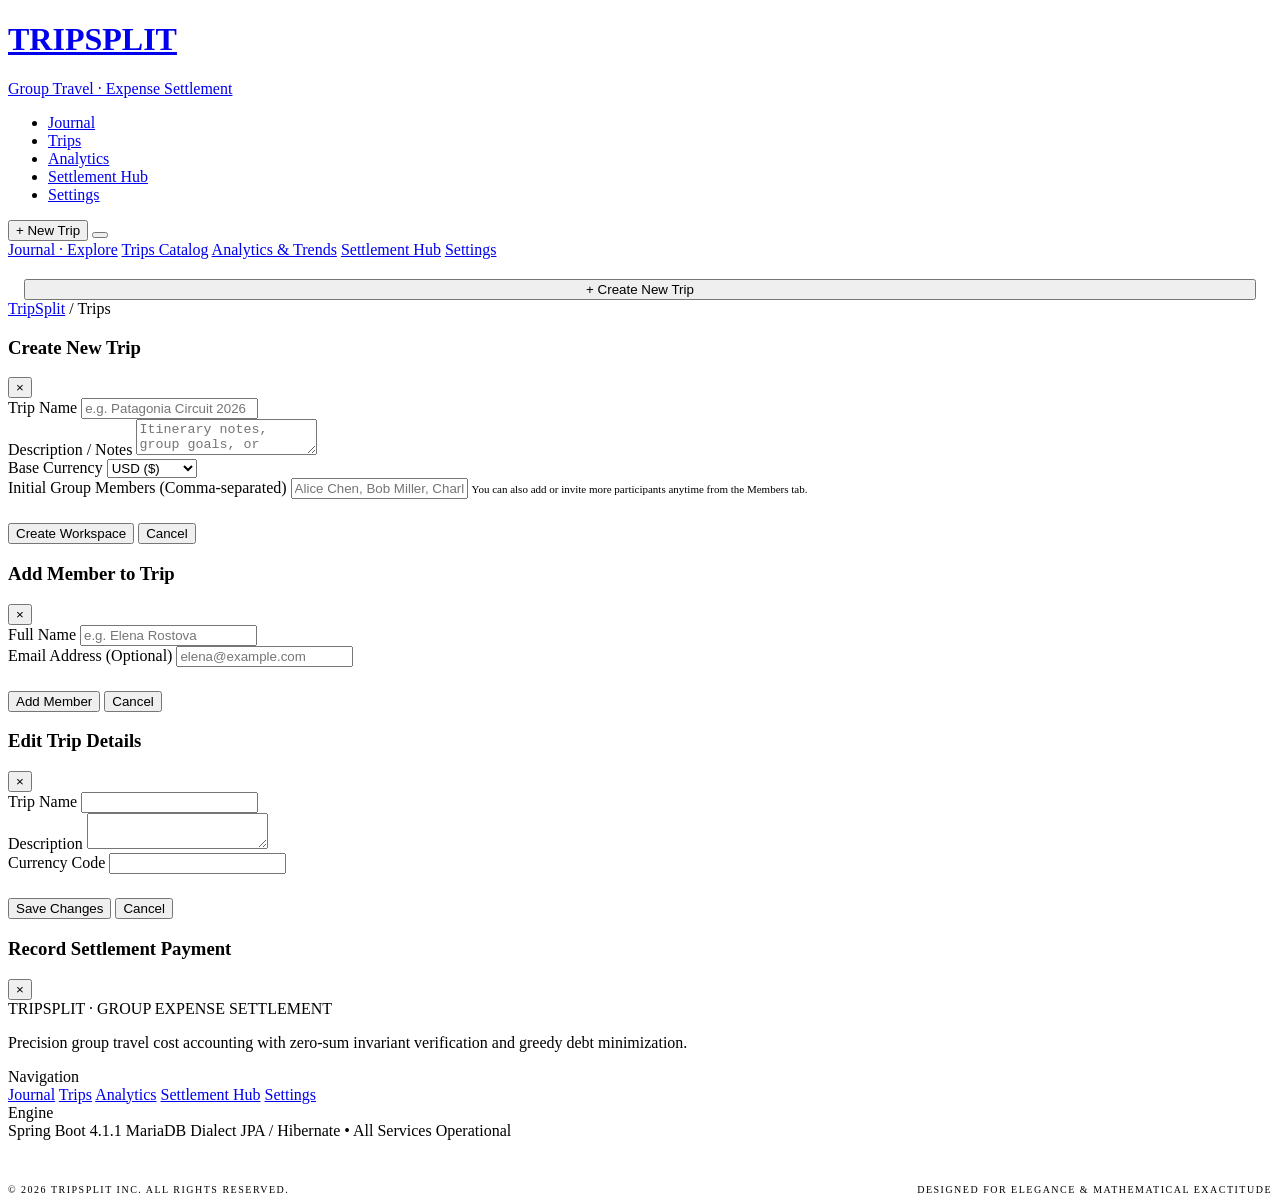
==== src/main/resources/static/index.html @ 84aa96bb "qq24" ====
<!DOCTYPE html>
<html lang="en">
<head>
  <meta charset="UTF-8">
  <meta name="viewport" content="width=device-width, initial-scale=1.0">
  <title>TripSplit — Intelligent Group Expense Settlement</title>
  <meta name="description" content="TripSplit group travel expense tracking and debt simplification system. Settle shared costs with zero friction and minimal transactions.">
  <link rel="stylesheet" href="index.css">
  <script src="index.js" defer></script>
</head>
<body>

  <header class="primary-header" id="site-header">
    <div class="site-container header-inner">
      <a href="#/explore" class="logo-link" id="nav-logo" aria-label="TripSplit Home">
        <h1 class="logo-title">TRIPSPLIT</h1>
        <div class="logo-sub">Group Travel &middot; Expense Settlement</div>
      </a>

      <!-- Desktop Navigation Links -->
      <nav aria-label="Main Navigation">
        <ul class="primary-nav" id="desktop-nav">
          <li><a href="#/explore" class="nav-link" id="nav-explore">Journal</a></li>
          <li><a href="#/trips" class="nav-link" id="nav-trips">Trips</a></li>
          <li><a href="#/analytics" class="nav-link" id="nav-analytics">Analytics</a></li>
          <li><a href="#/settlements" class="nav-link" id="nav-settlements">Settlement Hub</a></li>
          <li><a href="#/settings" class="nav-link" id="nav-settings">Settings</a></li>
        </ul>
      </nav>

      <!-- Header Action -->
      <div class="header-actions">
        <button class="btn btn-sm" onclick="openModal('modal-create-trip')">+ New Trip</button>
        <button class="mobile-toggle" id="mobile-menu-btn" aria-label="Toggle navigation menu" onclick="toggleMobileNav()">
          <span></span><span></span><span></span>
        </button>
      </div>
    </div>

    <!-- Mobile Navigation Drawer -->
    <div class="mobile-nav" id="mobile-nav">
      <a href="#/explore" class="mobile-nav-link" onclick="closeMobileNav()">Journal &middot; Explore</a>
      <a href="#/trips" class="mobile-nav-link" onclick="closeMobileNav()">Trips Catalog</a>
      <a href="#/analytics" class="mobile-nav-link" onclick="closeMobileNav()">Analytics &amp; Trends</a>
      <a href="#/settlements" class="mobile-nav-link" onclick="closeMobileNav()">Settlement Hub</a>
      <a href="#/settings" class="mobile-nav-link" onclick="closeMobileNav()">Settings</a>
      <div style="margin-top: 20px; padding: 0 16px;">
        <button class="btn btn-sm" style="width: 100%;" onclick="closeMobileNav(); openModal('modal-create-trip');">+ Create New Trip</button>
      </div>
    </div>
  </header>

  <!-- Nested Hierarchical Breadcrumbs Bar -->
  <nav class="breadcrumbs-bar" aria-label="Breadcrumb Navigation" id="breadcrumbs-bar">
    <div class="site-container breadcrumbs-inner" id="breadcrumbs-container">
      <a href="#/trips" class="breadcrumb-item">TripSplit</a>
      <span class="breadcrumb-separator">/</span>
      <span class="breadcrumb-current">Trips</span>
    </div>
  </nav>

  <!-- Dynamic Content Area -->
  <main class="site-container" id="main-content">
    <div id="view-container" role="region" aria-live="polite">
      <!-- Injected dynamically by nested router in index.js -->
    </div>
  </main>

  <!-- Create Trip Modal -->
  <div class="modal-overlay" id="modal-create-trip" role="dialog" aria-modal="true" aria-labelledby="modal-create-trip-title">
    <div class="modal-content">
      <div class="modal-header">
        <h3 class="modal-title" id="modal-create-trip-title">Create New Trip</h3>
        <button class="modal-close" aria-label="Close modal" onclick="closeModal('modal-create-trip')">&times;</button>
      </div>
      <form id="form-create-trip" onsubmit="handleCreateTrip(event)">
        <div class="form-group">
          <label class="form-label" for="trip-name-input">Trip Name</label>
          <input type="text" id="trip-name-input" class="form-control" placeholder="e.g. Patagonia Circuit 2026" required autocomplete="off">
        </div>
        <div class="form-group">
          <label class="form-label" for="trip-desc-input">Description / Notes</label>
          <textarea id="trip-desc-input" class="form-control" placeholder="Itinerary notes, group goals, or travel details..."></textarea>
        </div>
        <div class="form-grid">
          <div class="form-group">
            <label class="form-label" for="trip-currency-input">Base Currency</label>
            <select id="trip-currency-input" class="form-control" required>
              <option value="USD">USD ($)</option>
              <option value="EUR">EUR (€)</option>
              <option value="GBP">GBP (£)</option>
              <option value="INR">INR (₹)</option>
              <option value="JPY">JPY (¥)</option>
              <option value="CAD">CAD (C$)</option>
              <option value="AUD">AUD (A$)</option>
              <option value="CHF">CHF (CHF)</option>
            </select>
          </div>
        </div>
        <div class="form-group">
          <label class="form-label" for="trip-participants-input">Initial Group Members (Comma-separated)</label>
          <input type="text" id="trip-participants-input" class="form-control" placeholder="Alice Chen, Bob Miller, Charlie Davis, Diana Ross">
          <small style="color: var(--text-muted); font-size: 11px;">You can also add or invite more participants anytime from the Members tab.</small>
        </div>
        <div class="btn-group" style="margin-top: 24px;">
          <button type="submit" class="btn">Create Workspace</button>
          <button type="button" class="btn btn-secondary" onclick="closeModal('modal-create-trip')">Cancel</button>
        </div>
      </form>
    </div>
  </div>

  <!-- Add Participant Modal -->
  <div class="modal-overlay" id="modal-add-participant" role="dialog" aria-modal="true" aria-labelledby="modal-add-participant-title">
    <div class="modal-content">
      <div class="modal-header">
        <h3 class="modal-title" id="modal-add-participant-title">Add Member to Trip</h3>
        <button class="modal-close" aria-label="Close modal" onclick="closeModal('modal-add-participant')">&times;</button>
      </div>
      <form id="form-add-participant" onsubmit="handleAddParticipant(event)">
        <input type="hidden" id="participant-trip-id">
        <div class="form-group">
          <label class="form-label" for="participant-name-input">Full Name</label>
          <input type="text" id="participant-name-input" class="form-control" placeholder="e.g. Elena Rostova" required autocomplete="off">
        </div>
        <div class="form-group">
          <label class="form-label" for="participant-email-input">Email Address (Optional)</label>
          <input type="email" id="participant-email-input" class="form-control" placeholder="elena@example.com">
        </div>
        <div class="btn-group" style="margin-top: 24px;">
          <button type="submit" class="btn">Add Member</button>
          <button type="button" class="btn btn-secondary" onclick="closeModal('modal-add-participant')">Cancel</button>
        </div>
      </form>
    </div>
  </div>

  <!-- Edit Trip Details Modal -->
  <div class="modal-overlay" id="modal-edit-trip" role="dialog" aria-modal="true" aria-labelledby="modal-edit-trip-title">
    <div class="modal-content">
      <div class="modal-header">
        <h3 class="modal-title" id="modal-edit-trip-title">Edit Trip Details</h3>
        <button class="modal-close" aria-label="Close modal" onclick="closeModal('modal-edit-trip')">&times;</button>
      </div>
      <form id="form-edit-trip" onsubmit="handleEditTripSubmit(event)">
        <input type="hidden" id="edit-trip-id">
        <div class="form-group">
          <label class="form-label" for="edit-trip-name">Trip Name</label>
          <input type="text" id="edit-trip-name" class="form-control" required>
        </div>
        <div class="form-group">
          <label class="form-label" for="edit-trip-desc">Description</label>
          <textarea id="edit-trip-desc" class="form-control"></textarea>
        </div>
        <div class="form-group">
          <label class="form-label" for="edit-trip-currency">Currency Code</label>
          <input type="text" id="edit-trip-currency" class="form-control" required>
        </div>
        <div class="btn-group" style="margin-top: 24px;">
          <button type="submit" class="btn">Save Changes</button>
          <button type="button" class="btn btn-secondary" onclick="closeModal('modal-edit-trip')">Cancel</button>
        </div>
      </form>
    </div>
  </div>

  <!-- Settlement Payment / Virtual Clearance Modal -->
  <div class="modal-overlay" id="modal-settle-payment" role="dialog" aria-modal="true" aria-labelledby="modal-settle-title">
    <div class="modal-content">
      <div class="modal-header">
        <h3 class="modal-title" id="modal-settle-title">Record Settlement Payment</h3>
        <button class="modal-close" aria-label="Close modal" onclick="closeModal('modal-settle-payment')">&times;</button>
      </div>
      <div id="settle-modal-body">
        <!-- Injected dynamically with transaction details -->
      </div>
    </div>
  </div>

  <!-- Toast Notification -->
  <div id="toast" class="toast" role="alert" aria-live="assertive"></div>

  <!-- Commercial Minimalist Footer -->
  <footer>
    <div class="site-container footer-inner">
      <div class="footer-col">
        <div class="footer-brand">TRIPSPLIT &middot; GROUP EXPENSE SETTLEMENT</div>
        <p class="footer-desc">Precision group travel cost accounting with zero-sum invariant verification and greedy debt minimization.</p>
      </div>
      <div class="footer-links-col">
        <div class="footer-col-title">Navigation</div>
        <a href="#/explore">Journal</a>
        <a href="#/trips">Trips</a>
        <a href="#/analytics">Analytics</a>
        <a href="#/settlements">Settlement Hub</a>
        <a href="#/settings">Settings</a>
      </div>
      <div class="footer-links-col">
        <div class="footer-col-title">Engine</div>
        <span>Spring Boot 4.1.1</span>
        <span>MariaDB Dialect</span>
        <span>JPA / Hibernate</span>
        <span style="color: var(--accent-positive);">&bull; All Services Operational</span>
      </div>
    </div>
    <div class="site-container" style="border-top: 1px solid var(--border-subtle); padding-top: 20px; margin-top: 24px; display: flex; justify-content: space-between; font-size: 10px; color: var(--text-muted); text-transform: uppercase; letter-spacing: 1.5px;">
      <div>&copy; 2026 TripSplit Inc. All rights reserved.</div>
      <div>Designed for Elegance &amp; Mathematical Exactitude</div>
    </div>
  </footer>

</body>
</html>
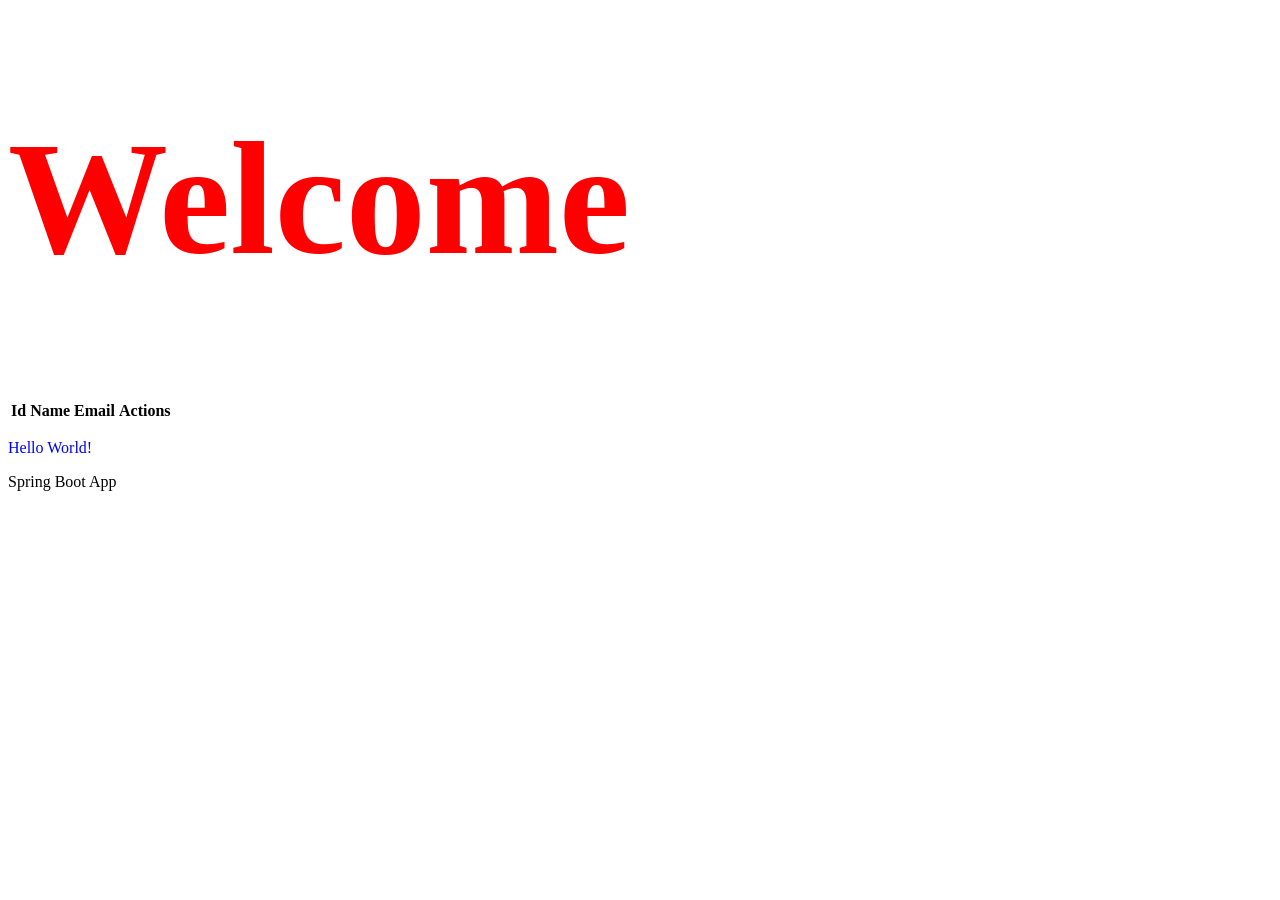
==== commit 6edb653f: "initialized Spring Boot application with user management API and dependencies" ====
--- a/src/main/resources/static/index.html
+++ b/src/main/resources/static/index.html
@@ -1,213 +1,32 @@
 <!DOCTYPE html>
 <html lang="en">
 <head>
-  <meta charset="UTF-8">
-  <meta name="viewport" content="width=device-width, initial-scale=1.0">
-  <title>TripSplit — Intelligent Group Expense Settlement</title>
-  <meta name="description" content="TripSplit group travel expense tracking and debt simplification system. Settle shared costs with zero friction and minimal transactions.">
-  <link rel="stylesheet" href="index.css">
-  <script src="index.js" defer></script>
+	<meta charset="UTF-8">
+	<meta name="viewport" content="width=device-width, initial-scale=1.0">
+	<link rel="stylesheet" href="index.css">
+	<script src="index.js" defer></script>
+	<title>Spring Boot App</title>
 </head>
 <body>
-
-  <header class="primary-header" id="site-header">
-    <div class="site-container header-inner">
-      <a href="#/explore" class="logo-link" id="nav-logo" aria-label="TripSplit Home">
-        <h1 class="logo-title">TRIPSPLIT</h1>
-        <div class="logo-sub">Group Travel &middot; Expense Settlement</div>
-      </a>
-
-      <!-- Desktop Navigation Links -->
-      <nav aria-label="Main Navigation">
-        <ul class="primary-nav" id="desktop-nav">
-          <li><a href="#/explore" class="nav-link" id="nav-explore">Journal</a></li>
-          <li><a href="#/trips" class="nav-link" id="nav-trips">Trips</a></li>
-          <li><a href="#/analytics" class="nav-link" id="nav-analytics">Analytics</a></li>
-          <li><a href="#/settlements" class="nav-link" id="nav-settlements">Settlement Hub</a></li>
-          <li><a href="#/settings" class="nav-link" id="nav-settings">Settings</a></li>
-        </ul>
-      </nav>
-
-      <!-- Header Action -->
-      <div class="header-actions">
-        <button class="btn btn-sm" onclick="openModal('modal-create-trip')">+ New Trip</button>
-        <button class="mobile-toggle" id="mobile-menu-btn" aria-label="Toggle navigation menu" onclick="toggleMobileNav()">
-          <span></span><span></span><span></span>
-        </button>
-      </div>
-    </div>
-
-    <!-- Mobile Navigation Drawer -->
-    <div class="mobile-nav" id="mobile-nav">
-      <a href="#/explore" class="mobile-nav-link" onclick="closeMobileNav()">Journal &middot; Explore</a>
-      <a href="#/trips" class="mobile-nav-link" onclick="closeMobileNav()">Trips Catalog</a>
-      <a href="#/analytics" class="mobile-nav-link" onclick="closeMobileNav()">Analytics &amp; Trends</a>
-      <a href="#/settlements" class="mobile-nav-link" onclick="closeMobileNav()">Settlement Hub</a>
-      <a href="#/settings" class="mobile-nav-link" onclick="closeMobileNav()">Settings</a>
-      <div style="margin-top: 20px; padding: 0 16px;">
-        <button class="btn btn-sm" style="width: 100%;" onclick="closeMobileNav(); openModal('modal-create-trip');">+ Create New Trip</button>
-      </div>
-    </div>
-  </header>
-
-  <!-- Nested Hierarchical Breadcrumbs Bar -->
-  <nav class="breadcrumbs-bar" aria-label="Breadcrumb Navigation" id="breadcrumbs-bar">
-    <div class="site-container breadcrumbs-inner" id="breadcrumbs-container">
-      <a href="#/trips" class="breadcrumb-item">TripSplit</a>
-      <span class="breadcrumb-separator">/</span>
-      <span class="breadcrumb-current">Trips</span>
-    </div>
-  </nav>
-
-  <!-- Dynamic Content Area -->
-  <main class="site-container" id="main-content">
-    <div id="view-container" role="region" aria-live="polite">
-      <!-- Injected dynamically by nested router in index.js -->
-    </div>
-  </main>
-
-  <!-- Create Trip Modal -->
-  <div class="modal-overlay" id="modal-create-trip" role="dialog" aria-modal="true" aria-labelledby="modal-create-trip-title">
-    <div class="modal-content">
-      <div class="modal-header">
-        <h3 class="modal-title" id="modal-create-trip-title">Create New Trip</h3>
-        <button class="modal-close" aria-label="Close modal" onclick="closeModal('modal-create-trip')">&times;</button>
-      </div>
-      <form id="form-create-trip" onsubmit="handleCreateTrip(event)">
-        <div class="form-group">
-          <label class="form-label" for="trip-name-input">Trip Name</label>
-          <input type="text" id="trip-name-input" class="form-control" placeholder="e.g. Patagonia Circuit 2026" required autocomplete="off">
-        </div>
-        <div class="form-group">
-          <label class="form-label" for="trip-desc-input">Description / Notes</label>
-          <textarea id="trip-desc-input" class="form-control" placeholder="Itinerary notes, group goals, or travel details..."></textarea>
-        </div>
-        <div class="form-grid">
-          <div class="form-group">
-            <label class="form-label" for="trip-currency-input">Base Currency</label>
-            <select id="trip-currency-input" class="form-control" required>
-              <option value="USD">USD ($)</option>
-              <option value="EUR">EUR (€)</option>
-              <option value="GBP">GBP (£)</option>
-              <option value="INR">INR (₹)</option>
-              <option value="JPY">JPY (¥)</option>
-              <option value="CAD">CAD (C$)</option>
-              <option value="AUD">AUD (A$)</option>
-              <option value="CHF">CHF (CHF)</option>
-            </select>
-          </div>
-        </div>
-        <div class="form-group">
-          <label class="form-label" for="trip-participants-input">Initial Group Members (Comma-separated)</label>
-          <input type="text" id="trip-participants-input" class="form-control" placeholder="Alice Chen, Bob Miller, Charlie Davis, Diana Ross">
-          <small style="color: var(--text-muted); font-size: 11px;">You can also add or invite more participants anytime from the Members tab.</small>
-        </div>
-        <div class="btn-group" style="margin-top: 24px;">
-          <button type="submit" class="btn">Create Workspace</button>
-          <button type="button" class="btn btn-secondary" onclick="closeModal('modal-create-trip')">Cancel</button>
-        </div>
-      </form>
-    </div>
-  </div>
-
-  <!-- Add Participant Modal -->
-  <div class="modal-overlay" id="modal-add-participant" role="dialog" aria-modal="true" aria-labelledby="modal-add-participant-title">
-    <div class="modal-content">
-      <div class="modal-header">
-        <h3 class="modal-title" id="modal-add-participant-title">Add Member to Trip</h3>
-        <button class="modal-close" aria-label="Close modal" onclick="closeModal('modal-add-participant')">&times;</button>
-      </div>
-      <form id="form-add-participant" onsubmit="handleAddParticipant(event)">
-        <input type="hidden" id="participant-trip-id">
-        <div class="form-group">
-          <label class="form-label" for="participant-name-input">Full Name</label>
-          <input type="text" id="participant-name-input" class="form-control" placeholder="e.g. Elena Rostova" required autocomplete="off">
-        </div>
-        <div class="form-group">
-          <label class="form-label" for="participant-email-input">Email Address (Optional)</label>
-          <input type="email" id="participant-email-input" class="form-control" placeholder="elena@example.com">
-        </div>
-        <div class="btn-group" style="margin-top: 24px;">
-          <button type="submit" class="btn">Add Member</button>
-          <button type="button" class="btn btn-secondary" onclick="closeModal('modal-add-participant')">Cancel</button>
-        </div>
-      </form>
-    </div>
-  </div>
-
-  <!-- Edit Trip Details Modal -->
-  <div class="modal-overlay" id="modal-edit-trip" role="dialog" aria-modal="true" aria-labelledby="modal-edit-trip-title">
-    <div class="modal-content">
-      <div class="modal-header">
-        <h3 class="modal-title" id="modal-edit-trip-title">Edit Trip Details</h3>
-        <button class="modal-close" aria-label="Close modal" onclick="closeModal('modal-edit-trip')">&times;</button>
-      </div>
-      <form id="form-edit-trip" onsubmit="handleEditTripSubmit(event)">
-        <input type="hidden" id="edit-trip-id">
-        <div class="form-group">
-          <label class="form-label" for="edit-trip-name">Trip Name</label>
-          <input type="text" id="edit-trip-name" class="form-control" required>
-        </div>
-        <div class="form-group">
-          <label class="form-label" for="edit-trip-desc">Description</label>
-          <textarea id="edit-trip-desc" class="form-control"></textarea>
-        </div>
-        <div class="form-group">
-          <label class="form-label" for="edit-trip-currency">Currency Code</label>
-          <input type="text" id="edit-trip-currency" class="form-control" required>
-        </div>
-        <div class="btn-group" style="margin-top: 24px;">
-          <button type="submit" class="btn">Save Changes</button>
-          <button type="button" class="btn btn-secondary" onclick="closeModal('modal-edit-trip')">Cancel</button>
-        </div>
-      </form>
-    </div>
-  </div>
-
-  <!-- Settlement Payment / Virtual Clearance Modal -->
-  <div class="modal-overlay" id="modal-settle-payment" role="dialog" aria-modal="true" aria-labelledby="modal-settle-title">
-    <div class="modal-content">
-      <div class="modal-header">
-        <h3 class="modal-title" id="modal-settle-title">Record Settlement Payment</h3>
-        <button class="modal-close" aria-label="Close modal" onclick="closeModal('modal-settle-payment')">&times;</button>
-      </div>
-      <div id="settle-modal-body">
-        <!-- Injected dynamically with transaction details -->
-      </div>
-    </div>
-  </div>
-
-  <!-- Toast Notification -->
-  <div id="toast" class="toast" role="alert" aria-live="assertive"></div>
-
-  <!-- Commercial Minimalist Footer -->
-  <footer>
-    <div class="site-container footer-inner">
-      <div class="footer-col">
-        <div class="footer-brand">TRIPSPLIT &middot; GROUP EXPENSE SETTLEMENT</div>
-        <p class="footer-desc">Precision group travel cost accounting with zero-sum invariant verification and greedy debt minimization.</p>
-      </div>
-      <div class="footer-links-col">
-        <div class="footer-col-title">Navigation</div>
-        <a href="#/explore">Journal</a>
-        <a href="#/trips">Trips</a>
-        <a href="#/analytics">Analytics</a>
-        <a href="#/settlements">Settlement Hub</a>
-        <a href="#/settings">Settings</a>
-      </div>
-      <div class="footer-links-col">
-        <div class="footer-col-title">Engine</div>
-        <span>Spring Boot 4.1.1</span>
-        <span>MariaDB Dialect</span>
-        <span>JPA / Hibernate</span>
-        <span style="color: var(--accent-positive);">&bull; All Services Operational</span>
-      </div>
-    </div>
-    <div class="site-container" style="border-top: 1px solid var(--border-subtle); padding-top: 20px; margin-top: 24px; display: flex; justify-content: space-between; font-size: 10px; color: var(--text-muted); text-transform: uppercase; letter-spacing: 1.5px;">
-      <div>&copy; 2026 TripSplit Inc. All rights reserved.</div>
-      <div>Designed for Elegance &amp; Mathematical Exactitude</div>
-    </div>
-  </footer>
-
+	<header id="primary-header">
+		<h1>Welcome</h1>
+	</header>
+	<table>
+		<tr>
+			<th>Id</th>
+			<th>Name</th>
+			<th>Email</th>
+			<th>Actions</th>
+		</tr>
+		<tbody id="user-table-body">
+			<!-- User data will be populated here -->
+		</tbody>
+	</table>
+	<main>
+		<p class="blue-color">Hello World!</p>
+	</main>
+	<footer>
+		<p>Spring Boot App</p>
+	</footer>
 </body>
 </html>
--- a/src/main/resources/static/index.css
+++ b/src/main/resources/static/index.css
@@ -0,0 +1,7 @@
+.blue-color{
+    color: blue;
+}
+#primary-header{
+    color: red;
+    font-size: 80px;
+}
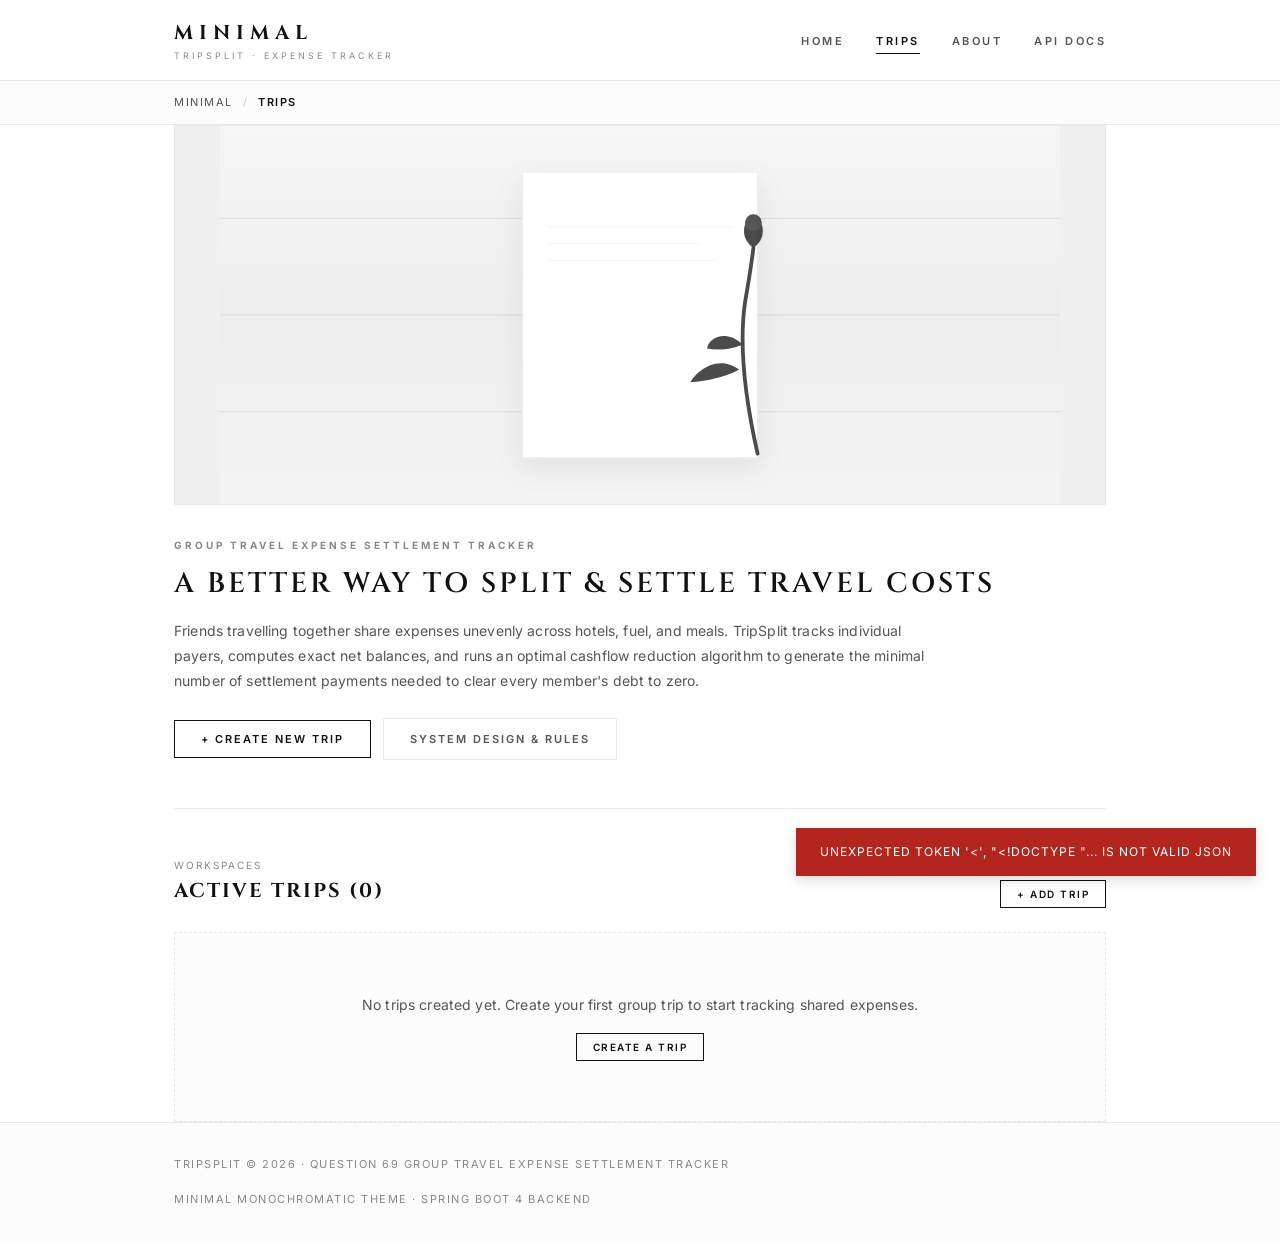
==== commit 9302f24c: "added trip expense sharing and settlement application backend and frontend" ====
--- a/src/main/resources/static/index.html
+++ b/src/main/resources/static/index.html
@@ -1,32 +1,116 @@
 <!DOCTYPE html>
 <html lang="en">
 <head>
-	<meta charset="UTF-8">
-	<meta name="viewport" content="width=device-width, initial-scale=1.0">
-	<link rel="stylesheet" href="index.css">
-	<script src="index.js" defer></script>
-	<title>Spring Boot App</title>
+  <meta charset="UTF-8">
+  <meta name="viewport" content="width=device-width, initial-scale=1.0">
+  <title>MINIMAL — TripSplit Expense Tracker</title>
+  <link rel="stylesheet" href="index.css">
+  <script src="index.js" defer></script>
 </head>
 <body>
-	<header id="primary-header">
-		<h1>Welcome</h1>
-	</header>
-	<table>
-		<tr>
-			<th>Id</th>
-			<th>Name</th>
-			<th>Email</th>
-			<th>Actions</th>
-		</tr>
-		<tbody id="user-table-body">
-			<!-- User data will be populated here -->
-		</tbody>
-	</table>
-	<main>
-		<p class="blue-color">Hello World!</p>
-	</main>
-	<footer>
-		<p>Spring Boot App</p>
-	</footer>
+
+  <!-- Top Header matching Minimal Theme in Image -->
+  <header class="primary-header">
+    <div class="site-container header-inner">
+      <a href="#/trips" class="logo-link" id="nav-logo">
+        <h1 class="logo-title">MINIMAL</h1>
+        <div class="logo-sub">TripSplit · Expense Tracker</div>
+      </a>
+      <nav>
+        <ul class="primary-nav">
+          <li><a href="#/home" class="nav-link" id="nav-home">Home</a></li>
+          <li><a href="#/trips" class="nav-link" id="nav-trips">Trips</a></li>
+          <li><a href="#/about" class="nav-link" id="nav-about">About</a></li>
+          <li><a href="#/api" class="nav-link" id="nav-api">API Docs</a></li>
+        </ul>
+      </nav>
+    </div>
+  </header>
+
+  <!-- Nested Navigation Breadcrumbs Bar -->
+  <div class="breadcrumbs-bar" id="breadcrumbs-bar">
+    <div class="site-container breadcrumbs-inner" id="breadcrumbs-container">
+      <a href="#/trips" class="breadcrumb-item">Minimal</a>
+      <span class="breadcrumb-separator">/</span>
+      <span class="breadcrumb-current">Trips</span>
+    </div>
+  </div>
+
+  <!-- Dynamic Content Area -->
+  <main class="site-container">
+    <div id="view-container">
+      <!-- Injected dynamically by nested router in index.js -->
+    </div>
+  </main>
+
+  <!-- Create Trip Modal -->
+  <div class="modal-overlay" id="modal-create-trip">
+    <div class="modal-content">
+      <div class="modal-header">
+        <h3 class="modal-title">Create New Trip</h3>
+        <button class="modal-close" onclick="closeModal('modal-create-trip')">&times;</button>
+      </div>
+      <form id="form-create-trip" onsubmit="handleCreateTrip(event)">
+        <div class="form-group">
+          <label class="form-label" for="trip-name-input">Trip Name</label>
+          <input type="text" id="trip-name-input" class="form-control" placeholder="e.g. Kyoto Autumn Tour 2026" required>
+        </div>
+        <div class="form-group">
+          <label class="form-label" for="trip-desc-input">Description</label>
+          <textarea id="trip-desc-input" class="form-control" placeholder="Brief notes about the itinerary, destination, or purpose..."></textarea>
+        </div>
+        <div class="form-group">
+          <label class="form-label" for="trip-currency-input">Currency Symbol / Code</label>
+          <input type="text" id="trip-currency-input" class="form-control" value="USD" required>
+        </div>
+        <div class="form-group">
+          <label class="form-label" for="trip-participants-input">Initial Participants (Comma-separated)</label>
+          <input type="text" id="trip-participants-input" class="form-control" placeholder="Alice, Bob, Charlie, Diana">
+          <small style="color: var(--text-muted); font-size: 11px;">You can add more participants anytime later.</small>
+        </div>
+        <div class="btn-group" style="margin-top: 24px;">
+          <button type="submit" class="btn">Create Trip</button>
+          <button type="button" class="btn btn-secondary" onclick="closeModal('modal-create-trip')">Cancel</button>
+        </div>
+      </form>
+    </div>
+  </div>
+
+  <!-- Add Participant Modal -->
+  <div class="modal-overlay" id="modal-add-participant">
+    <div class="modal-content">
+      <div class="modal-header">
+        <h3 class="modal-title">Add Participant</h3>
+        <button class="modal-close" onclick="closeModal('modal-add-participant')">&times;</button>
+      </div>
+      <form id="form-add-participant" onsubmit="handleAddParticipant(event)">
+        <input type="hidden" id="participant-trip-id">
+        <div class="form-group">
+          <label class="form-label" for="participant-name-input">Full Name</label>
+          <input type="text" id="participant-name-input" class="form-control" placeholder="e.g. Emma Watson" required>
+        </div>
+        <div class="form-group">
+          <label class="form-label" for="participant-email-input">Email Address (Optional)</label>
+          <input type="email" id="participant-email-input" class="form-control" placeholder="emma@example.com">
+        </div>
+        <div class="btn-group" style="margin-top: 24px;">
+          <button type="submit" class="btn">Add to Trip</button>
+          <button type="button" class="btn btn-secondary" onclick="closeModal('modal-add-participant')">Cancel</button>
+        </div>
+      </form>
+    </div>
+  </div>
+
+  <!-- Toast Notification -->
+  <div id="toast" class="toast">Action completed</div>
+
+  <!-- Minimal Footer -->
+  <footer>
+    <div class="site-container footer-inner">
+      <div>TripSplit &copy; 2026 &middot; Question 69 Group Travel Expense Settlement Tracker</div>
+      <div>Minimal Monochromatic Theme &middot; Spring Boot 4 Backend</div>
+    </div>
+  </footer>
+
 </body>
 </html>
--- a/src/main/resources/static/index.css
+++ b/src/main/resources/static/index.css
@@ -1,7 +1,788 @@
-.blue-color{
-    color: blue;
-}
-#primary-header{
-    color: red;
-    font-size: 80px;
-}
+@import url('https://fonts.googleapis.com/css2?family=Cinzel:wght@500;700&family=Inter:wght@300;400;500;600;700&display=swap');
+
+:root {
+  --bg-primary: #ffffff;
+  --bg-secondary: #fcfcfc;
+  --bg-tertiary: #f7f7f7;
+  --border-subtle: #e8e8e8;
+  --border-strong: #111111;
+  --text-primary: #111111;
+  --text-secondary: #555555;
+  --text-muted: #888888;
+  --accent-positive: #1b7a42;
+  --accent-negative: #b3261e;
+  --accent-positive-bg: #f0fdf4;
+  --accent-negative-bg: #fef2f2;
+  --font-serif: 'Cinzel', serif;
+  --font-sans: 'Inter', -apple-system, BlinkMacSystemFont, 'Segoe UI', Roboto, sans-serif;
+  --transition: all 0.2s cubic-bezier(0.16, 1, 0.3, 1);
+  --container-max-width: 980px;
+}
+
+* {
+  margin: 0;
+  padding: 0;
+  box-sizing: border-box;
+}
+
+body {
+  background-color: var(--bg-primary);
+  color: var(--text-primary);
+  font-family: var(--font-sans);
+  font-size: 14px;
+  line-height: 1.7;
+  letter-spacing: 0.01em;
+  -webkit-font-smoothing: antialiased;
+  min-height: 100vh;
+  display: flex;
+  flex-direction: column;
+}
+
+/* Container */
+.site-container {
+  max-width: var(--container-max-width);
+  margin: 0 auto;
+  padding: 0 24px;
+  width: 100%;
+}
+
+/* Header matching the MINIMAL banner in image */
+.primary-header {
+  border-bottom: 1px solid var(--border-subtle);
+  background: var(--bg-primary);
+  position: sticky;
+  top: 0;
+  z-index: 100;
+}
+
+.header-inner {
+  display: flex;
+  justify-content: space-between;
+  align-items: center;
+  height: 80px;
+}
+
+.logo-link {
+  text-decoration: none;
+  color: var(--text-primary);
+}
+
+.logo-title {
+  font-family: var(--font-serif);
+  font-size: 20px;
+  font-weight: 700;
+  letter-spacing: 6px;
+  text-transform: uppercase;
+}
+
+.logo-sub {
+  font-size: 9px;
+  letter-spacing: 3px;
+  color: var(--text-muted);
+  text-transform: uppercase;
+  margin-top: -2px;
+}
+
+.primary-nav {
+  display: flex;
+  gap: 32px;
+  list-style: none;
+}
+
+.nav-link {
+  text-decoration: none;
+  color: var(--text-secondary);
+  font-size: 11px;
+  font-weight: 600;
+  letter-spacing: 2.5px;
+  text-transform: uppercase;
+  transition: var(--transition);
+  position: relative;
+  padding: 6px 0;
+}
+
+.nav-link:hover,
+.nav-link.active {
+  color: var(--text-primary);
+}
+
+.nav-link.active::after {
+  content: '';
+  position: absolute;
+  bottom: 0;
+  left: 0;
+  width: 100%;
+  height: 1px;
+  background-color: var(--border-strong);
+}
+
+/* Breadcrumbs (Nested Navigation Trail) */
+.breadcrumbs-bar {
+  background: var(--bg-secondary);
+  border-bottom: 1px solid var(--border-subtle);
+  padding: 12px 0;
+  font-size: 11px;
+  letter-spacing: 1.5px;
+  text-transform: uppercase;
+}
+
+.breadcrumbs-inner {
+  display: flex;
+  align-items: center;
+  flex-wrap: wrap;
+  gap: 10px;
+  color: var(--text-muted);
+}
+
+.breadcrumb-item {
+  color: var(--text-secondary);
+  text-decoration: none;
+  cursor: pointer;
+  transition: var(--transition);
+}
+
+.breadcrumb-item:hover {
+  color: var(--text-primary);
+  text-decoration: underline;
+}
+
+.breadcrumb-separator {
+  color: #ccc;
+  user-select: none;
+}
+
+.breadcrumb-current {
+  color: var(--text-primary);
+  font-weight: 600;
+}
+
+/* Main Content Area */
+main {
+  flex: 1;
+  padding: 40px 0 80px;
+}
+
+/* Hero Section (Matching image style) */
+.hero-card {
+  margin-bottom: 48px;
+  border-bottom: 1px solid var(--border-subtle);
+  padding-bottom: 48px;
+}
+
+.hero-image-wrap {
+  width: 100%;
+  height: 380px;
+  background: #f0f0f0;
+  display: flex;
+  align-items: center;
+  justify-content: center;
+  position: relative;
+  overflow: hidden;
+  margin-bottom: 32px;
+  border: 1px solid var(--border-subtle);
+}
+
+.hero-svg-art {
+  width: 100%;
+  height: 100%;
+  object-fit: cover;
+}
+
+.hero-meta-category {
+  font-size: 10px;
+  font-weight: 700;
+  letter-spacing: 3px;
+  text-transform: uppercase;
+  color: var(--text-muted);
+  margin-bottom: 12px;
+}
+
+.hero-title {
+  font-family: var(--font-serif);
+  font-size: 28px;
+  font-weight: 600;
+  letter-spacing: 3px;
+  text-transform: uppercase;
+  color: var(--text-primary);
+  margin-bottom: 16px;
+  line-height: 1.3;
+}
+
+.hero-text {
+  font-size: 14px;
+  color: var(--text-secondary);
+  max-width: 760px;
+  margin-bottom: 24px;
+  line-height: 1.8;
+}
+
+/* Buttons matching the image "READ MORE" button */
+.btn {
+  display: inline-flex;
+  align-items: center;
+  justify-content: center;
+  gap: 8px;
+  background: transparent;
+  color: var(--text-primary);
+  border: 1px solid var(--border-strong);
+  padding: 11px 26px;
+  font-family: var(--font-sans);
+  font-size: 11px;
+  font-weight: 600;
+  letter-spacing: 2px;
+  text-transform: uppercase;
+  text-decoration: none;
+  cursor: pointer;
+  transition: var(--transition);
+  border-radius: 0;
+}
+
+.btn:hover {
+  background: var(--border-strong);
+  color: #ffffff;
+}
+
+.btn-sm {
+  padding: 7px 16px;
+  font-size: 10px;
+  letter-spacing: 1.5px;
+}
+
+.btn-secondary {
+  border-color: var(--border-subtle);
+  color: var(--text-secondary);
+}
+
+.btn-secondary:hover {
+  background: var(--bg-tertiary);
+  border-color: var(--border-strong);
+  color: var(--text-primary);
+}
+
+.btn-danger {
+  border-color: var(--accent-negative);
+  color: var(--accent-negative);
+}
+
+.btn-danger:hover {
+  background: var(--accent-negative);
+  color: #fff;
+}
+
+.btn-group {
+  display: flex;
+  gap: 12px;
+  align-items: center;
+}
+
+/* Nested Navigation Tabs inside a Trip */
+.nested-nav-tabs {
+  display: flex;
+  border-bottom: 1px solid var(--border-subtle);
+  margin-bottom: 32px;
+  gap: 4px;
+  overflow-x: auto;
+}
+
+.nested-tab-btn {
+  background: none;
+  border: none;
+  border-bottom: 2px solid transparent;
+  padding: 12px 18px;
+  font-size: 11px;
+  font-weight: 600;
+  letter-spacing: 2px;
+  text-transform: uppercase;
+  color: var(--text-muted);
+  cursor: pointer;
+  transition: var(--transition);
+  white-space: nowrap;
+}
+
+.nested-tab-btn:hover {
+  color: var(--text-primary);
+}
+
+.nested-tab-btn.active {
+  color: var(--text-primary);
+  border-bottom-color: var(--border-strong);
+}
+
+/* Trip Header Strip */
+.trip-header-strip {
+  display: flex;
+  justify-content: space-between;
+  align-items: flex-start;
+  margin-bottom: 28px;
+  padding-bottom: 20px;
+  border-bottom: 1px solid var(--border-subtle);
+  flex-wrap: wrap;
+  gap: 20px;
+}
+
+.trip-title-area h2 {
+  font-family: var(--font-serif);
+  font-size: 24px;
+  letter-spacing: 2px;
+  text-transform: uppercase;
+  margin-bottom: 6px;
+}
+
+.trip-meta-desc {
+  color: var(--text-secondary);
+  font-size: 13px;
+  max-width: 600px;
+}
+
+/* Stats Ribbon */
+.stats-ribbon {
+  display: grid;
+  grid-template-columns: repeat(auto-fit, minmax(180px, 1fr));
+  gap: 16px;
+  margin-bottom: 32px;
+}
+
+.stat-box {
+  background: var(--bg-secondary);
+  border: 1px solid var(--border-subtle);
+  padding: 20px;
+}
+
+.stat-label {
+  font-size: 10px;
+  letter-spacing: 2px;
+  text-transform: uppercase;
+  color: var(--text-muted);
+  margin-bottom: 8px;
+}
+
+.stat-value {
+  font-size: 24px;
+  font-weight: 600;
+  color: var(--text-primary);
+  letter-spacing: -0.02em;
+}
+
+.stat-sub {
+  font-size: 11px;
+  color: var(--text-muted);
+  margin-top: 4px;
+}
+
+/* Tables Minimalist Design */
+.table-wrap {
+  width: 100%;
+  overflow-x: auto;
+  margin-bottom: 28px;
+  border: 1px solid var(--border-subtle);
+}
+
+.minimal-table {
+  width: 100%;
+  border-collapse: collapse;
+  text-align: left;
+}
+
+.minimal-table th {
+  background: var(--bg-tertiary);
+  padding: 14px 18px;
+  font-size: 10px;
+  font-weight: 700;
+  letter-spacing: 2px;
+  text-transform: uppercase;
+  color: var(--text-secondary);
+  border-bottom: 1px solid var(--border-subtle);
+}
+
+.minimal-table td {
+  padding: 16px 18px;
+  border-bottom: 1px solid var(--border-subtle);
+  font-size: 13px;
+  color: var(--text-primary);
+}
+
+.minimal-table tr:last-child td {
+  border-bottom: none;
+}
+
+.minimal-table tr:hover td {
+  background: var(--bg-secondary);
+}
+
+/* Badges */
+.badge {
+  display: inline-block;
+  padding: 3px 8px;
+  font-size: 10px;
+  font-weight: 600;
+  letter-spacing: 1px;
+  text-transform: uppercase;
+  border-radius: 0;
+  border: 1px solid var(--border-subtle);
+}
+
+.badge-positive {
+  background: var(--accent-positive-bg);
+  color: var(--accent-positive);
+  border-color: #bbf7d0;
+}
+
+.badge-negative {
+  background: var(--accent-negative-bg);
+  color: var(--accent-negative);
+  border-color: #fecaca;
+}
+
+.badge-neutral {
+  background: var(--bg-tertiary);
+  color: var(--text-muted);
+}
+
+/* Business Rule Verification Banner */
+.rule-callout {
+  border-left: 3px solid var(--border-strong);
+  background: var(--bg-secondary);
+  padding: 16px 20px;
+  margin-bottom: 28px;
+  display: flex;
+  align-items: flex-start;
+  gap: 16px;
+}
+
+.rule-callout-icon {
+  font-size: 16px;
+  color: var(--text-primary);
+}
+
+.rule-callout-title {
+  font-size: 11px;
+  font-weight: 700;
+  letter-spacing: 1.5px;
+  text-transform: uppercase;
+  margin-bottom: 4px;
+}
+
+.rule-callout-desc {
+  font-size: 12px;
+  color: var(--text-secondary);
+  line-height: 1.6;
+}
+
+/* Minimalist Form Styles */
+.form-card {
+  border: 1px solid var(--border-subtle);
+  background: var(--bg-primary);
+  padding: 32px;
+  margin-bottom: 32px;
+}
+
+.form-title {
+  font-family: var(--font-serif);
+  font-size: 18px;
+  letter-spacing: 2px;
+  text-transform: uppercase;
+  margin-bottom: 24px;
+  padding-bottom: 12px;
+  border-bottom: 1px solid var(--border-subtle);
+}
+
+.form-grid {
+  display: grid;
+  grid-template-columns: repeat(auto-fit, minmax(240px, 1fr));
+  gap: 20px;
+  margin-bottom: 24px;
+}
+
+.form-group {
+  margin-bottom: 20px;
+}
+
+.form-label {
+  display: block;
+  font-size: 11px;
+  font-weight: 600;
+  letter-spacing: 1.5px;
+  text-transform: uppercase;
+  color: var(--text-secondary);
+  margin-bottom: 8px;
+}
+
+.form-control {
+  width: 100%;
+  padding: 12px 14px;
+  font-family: var(--font-sans);
+  font-size: 13px;
+  border: 1px solid var(--border-subtle);
+  background: var(--bg-primary);
+  color: var(--text-primary);
+  transition: var(--transition);
+  border-radius: 0;
+  outline: none;
+}
+
+.form-control:focus {
+  border-color: var(--border-strong);
+}
+
+textarea.form-control {
+  min-height: 90px;
+  resize: vertical;
+}
+
+.checkbox-group {
+  display: flex;
+  flex-direction: column;
+  gap: 10px;
+  max-height: 200px;
+  overflow-y: auto;
+  border: 1px solid var(--border-subtle);
+  padding: 12px;
+  background: var(--bg-secondary);
+}
+
+.checkbox-item {
+  display: flex;
+  align-items: center;
+  gap: 10px;
+  font-size: 13px;
+  cursor: pointer;
+}
+
+.checkbox-item input[type="checkbox"] {
+  accent-color: #111111;
+  width: 16px;
+  height: 16px;
+  cursor: pointer;
+}
+
+/* Trip Cards Grid */
+.trips-grid {
+  display: grid;
+  grid-template-columns: repeat(auto-fill, minmax(300px, 1fr));
+  gap: 32px;
+  margin-top: 24px;
+}
+
+.trip-card {
+  border: 1px solid var(--border-subtle);
+  background: var(--bg-primary);
+  padding: 28px;
+  display: flex;
+  flex-direction: column;
+  justify-content: space-between;
+  transition: var(--transition);
+  cursor: pointer;
+}
+
+.trip-card:hover {
+  border-color: var(--border-strong);
+  transform: translateY(-2px);
+}
+
+.trip-card-date {
+  font-size: 10px;
+  letter-spacing: 2px;
+  color: var(--text-muted);
+  text-transform: uppercase;
+  margin-bottom: 10px;
+}
+
+.trip-card-title {
+  font-family: var(--font-serif);
+  font-size: 18px;
+  letter-spacing: 1.5px;
+  text-transform: uppercase;
+  margin-bottom: 12px;
+}
+
+.trip-card-desc {
+  font-size: 13px;
+  color: var(--text-secondary);
+  margin-bottom: 20px;
+  flex-grow: 1;
+  display: -webkit-box;
+  -webkit-line-clamp: 3;
+  -webkit-box-orient: vertical;
+  overflow: hidden;
+}
+
+.trip-card-stats {
+  display: flex;
+  justify-content: space-between;
+  align-items: center;
+  padding-top: 16px;
+  border-top: 1px solid var(--border-subtle);
+  font-size: 12px;
+  color: var(--text-muted);
+}
+
+/* Settlement Flow Card */
+.settlement-card {
+  border: 1px solid var(--border-subtle);
+  background: var(--bg-secondary);
+  padding: 20px;
+  margin-bottom: 16px;
+  display: flex;
+  justify-content: space-between;
+  align-items: center;
+  flex-wrap: wrap;
+  gap: 16px;
+}
+
+.settlement-info {
+  display: flex;
+  align-items: center;
+  gap: 16px;
+}
+
+.settlement-payer {
+  font-weight: 600;
+  font-size: 14px;
+}
+
+.settlement-arrow {
+  color: var(--text-muted);
+  font-size: 16px;
+}
+
+.settlement-receiver {
+  font-weight: 600;
+  font-size: 14px;
+}
+
+.settlement-amount {
+  font-family: var(--font-serif);
+  font-size: 20px;
+  font-weight: 700;
+  letter-spacing: 1px;
+}
+
+/* Modal / Drawer */
+.modal-overlay {
+  position: fixed;
+  top: 0;
+  left: 0;
+  width: 100%;
+  height: 100%;
+  background: rgba(0, 0, 0, 0.4);
+  display: none;
+  align-items: center;
+  justify-content: center;
+  z-index: 1000;
+  backdrop-filter: blur(2px);
+}
+
+.modal-overlay.open {
+  display: flex;
+}
+
+.modal-content {
+  background: var(--bg-primary);
+  border: 1px solid var(--border-strong);
+  width: 90%;
+  max-width: 600px;
+  max-height: 90vh;
+  overflow-y: auto;
+  padding: 32px;
+}
+
+.modal-header {
+  display: flex;
+  justify-content: space-between;
+  align-items: center;
+  margin-bottom: 24px;
+  padding-bottom: 12px;
+  border-bottom: 1px solid var(--border-subtle);
+}
+
+.modal-title {
+  font-family: var(--font-serif);
+  font-size: 18px;
+  letter-spacing: 2px;
+  text-transform: uppercase;
+}
+
+.modal-close {
+  background: none;
+  border: none;
+  font-size: 20px;
+  cursor: pointer;
+  color: var(--text-secondary);
+}
+
+/* Notification Toast */
+.toast {
+  position: fixed;
+  bottom: 24px;
+  right: 24px;
+  background: var(--border-strong);
+  color: #fff;
+  padding: 14px 24px;
+  font-size: 12px;
+  letter-spacing: 1px;
+  text-transform: uppercase;
+  z-index: 9999;
+  box-shadow: 0 4px 12px rgba(0,0,0,0.15);
+  display: none;
+  animation: slideUp 0.3s ease;
+}
+
+.toast.toast-error {
+  background: var(--accent-negative);
+}
+
+@keyframes slideUp {
+  from { transform: translateY(20px); opacity: 0; }
+  to { transform: translateY(0); opacity: 1; }
+}
+
+/* Footer */
+footer {
+  border-top: 1px solid var(--border-subtle);
+  background: var(--bg-secondary);
+  padding: 32px 0;
+  margin-top: auto;
+  font-size: 11px;
+  letter-spacing: 1.5px;
+  text-transform: uppercase;
+  color: var(--text-muted);
+}
+
+.footer-inner {
+  display: flex;
+  justify-content: space-between;
+  align-items: center;
+  flex-wrap: wrap;
+  gap: 16px;
+}
+
+/* Responsive */
+@media (max-width: 768px) {
+  .header-inner {
+    height: auto;
+    padding: 16px 0;
+    flex-direction: column;
+    gap: 16px;
+  }
+  .primary-nav {
+    gap: 16px;
+    flex-wrap: wrap;
+    justify-content: center;
+  }
+  .hero-image-wrap {
+    height: 240px;
+  }
+  .hero-title {
+    font-size: 22px;
+  }
+  .stats-ribbon {
+    grid-template-columns: 1fr;
+  }
+  .trip-header-strip {
+    flex-direction: column;
+  }
+  .settlement-card {
+    flex-direction: column;
+    align-items: flex-start;
+  }
+}
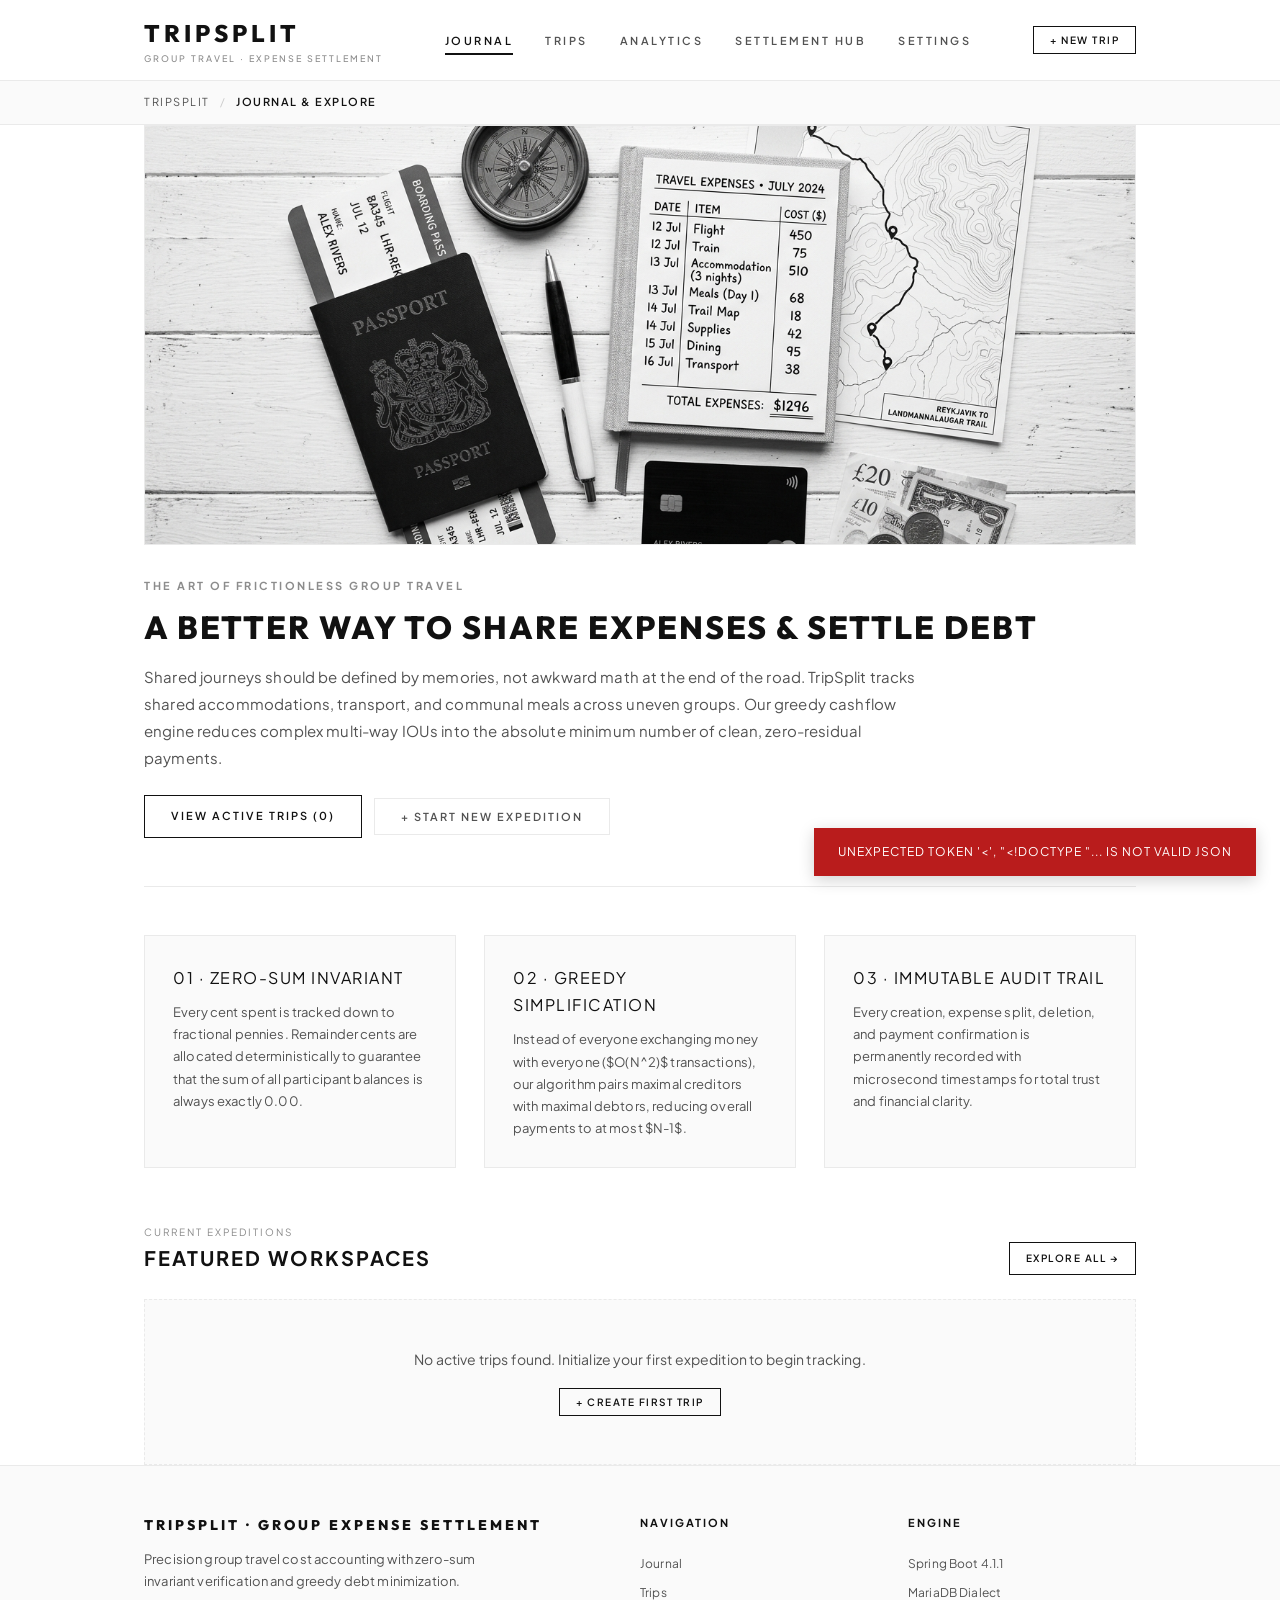
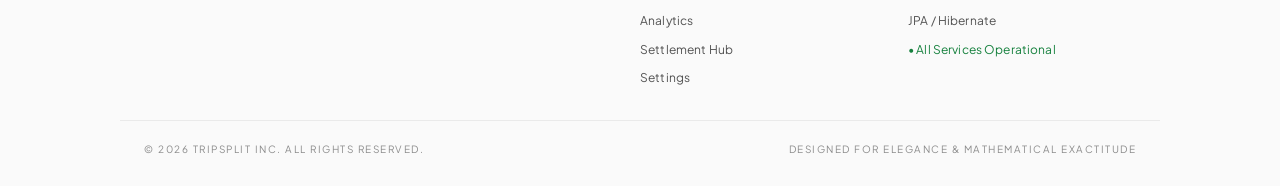
==== commit 5f9c1904: "added trip update feature and revamp frontend UI with new design system and hero asset" ====
--- a/src/main/resources/static/index.html
+++ b/src/main/resources/static/index.html
@@ -3,73 +3,108 @@
 <head>
   <meta charset="UTF-8">
   <meta name="viewport" content="width=device-width, initial-scale=1.0">
-  <title>MINIMAL — TripSplit Expense Tracker</title>
+  <title>TripSplit — Intelligent Group Expense Settlement</title>
+  <meta name="description" content="TripSplit group travel expense tracking and debt simplification system. Settle shared costs with zero friction and minimal transactions.">
   <link rel="stylesheet" href="index.css">
   <script src="index.js" defer></script>
 </head>
 <body>
 
-  <!-- Top Header matching Minimal Theme in Image -->
-  <header class="primary-header">
+  <!-- Top Global Header with TripSplit branding -->
+  <header class="primary-header" id="site-header">
     <div class="site-container header-inner">
-      <a href="#/trips" class="logo-link" id="nav-logo">
-        <h1 class="logo-title">MINIMAL</h1>
-        <div class="logo-sub">TripSplit · Expense Tracker</div>
+      <a href="#/explore" class="logo-link" id="nav-logo" aria-label="TripSplit Home">
+        <h1 class="logo-title">TRIPSPLIT</h1>
+        <div class="logo-sub">Group Travel &middot; Expense Settlement</div>
       </a>
-      <nav>
-        <ul class="primary-nav">
-          <li><a href="#/home" class="nav-link" id="nav-home">Home</a></li>
+
+      <!-- Desktop Navigation Links -->
+      <nav aria-label="Main Navigation">
+        <ul class="primary-nav" id="desktop-nav">
+          <li><a href="#/explore" class="nav-link" id="nav-explore">Journal</a></li>
           <li><a href="#/trips" class="nav-link" id="nav-trips">Trips</a></li>
-          <li><a href="#/about" class="nav-link" id="nav-about">About</a></li>
-          <li><a href="#/api" class="nav-link" id="nav-api">API Docs</a></li>
+          <li><a href="#/analytics" class="nav-link" id="nav-analytics">Analytics</a></li>
+          <li><a href="#/settlements" class="nav-link" id="nav-settlements">Settlement Hub</a></li>
+          <li><a href="#/settings" class="nav-link" id="nav-settings">Settings</a></li>
         </ul>
       </nav>
+
+      <!-- Header Action -->
+      <div class="header-actions">
+        <button class="btn btn-sm" onclick="openModal('modal-create-trip')">+ New Trip</button>
+        <button class="mobile-toggle" id="mobile-menu-btn" aria-label="Toggle navigation menu" onclick="toggleMobileNav()">
+          <span></span><span></span><span></span>
+        </button>
+      </div>
+    </div>
+
+    <!-- Mobile Navigation Drawer -->
+    <div class="mobile-nav" id="mobile-nav">
+      <a href="#/explore" class="mobile-nav-link" onclick="closeMobileNav()">Journal &middot; Explore</a>
+      <a href="#/trips" class="mobile-nav-link" onclick="closeMobileNav()">Trips Catalog</a>
+      <a href="#/analytics" class="mobile-nav-link" onclick="closeMobileNav()">Analytics &amp; Trends</a>
+      <a href="#/settlements" class="mobile-nav-link" onclick="closeMobileNav()">Settlement Hub</a>
+      <a href="#/settings" class="mobile-nav-link" onclick="closeMobileNav()">Settings</a>
+      <div style="margin-top: 20px; padding: 0 16px;">
+        <button class="btn btn-sm" style="width: 100%;" onclick="closeMobileNav(); openModal('modal-create-trip');">+ Create New Trip</button>
+      </div>
     </div>
   </header>
 
-  <!-- Nested Navigation Breadcrumbs Bar -->
-  <div class="breadcrumbs-bar" id="breadcrumbs-bar">
+  <!-- Nested Hierarchical Breadcrumbs Bar -->
+  <nav class="breadcrumbs-bar" aria-label="Breadcrumb Navigation" id="breadcrumbs-bar">
     <div class="site-container breadcrumbs-inner" id="breadcrumbs-container">
-      <a href="#/trips" class="breadcrumb-item">Minimal</a>
+      <a href="#/trips" class="breadcrumb-item">TripSplit</a>
       <span class="breadcrumb-separator">/</span>
       <span class="breadcrumb-current">Trips</span>
     </div>
-  </div>
+  </nav>
 
   <!-- Dynamic Content Area -->
-  <main class="site-container">
-    <div id="view-container">
+  <main class="site-container" id="main-content">
+    <div id="view-container" role="region" aria-live="polite">
       <!-- Injected dynamically by nested router in index.js -->
     </div>
   </main>
 
   <!-- Create Trip Modal -->
-  <div class="modal-overlay" id="modal-create-trip">
-    <div class="modal-content">
-      <div class="modal-header">
-        <h3 class="modal-title">Create New Trip</h3>
-        <button class="modal-close" onclick="closeModal('modal-create-trip')">&times;</button>
+  <div class="modal-overlay" id="modal-create-trip" role="dialog" aria-modal="true" aria-labelledby="modal-create-trip-title">
+    <div class="modal-content">
+      <div class="modal-header">
+        <h3 class="modal-title" id="modal-create-trip-title">Create New Trip</h3>
+        <button class="modal-close" aria-label="Close modal" onclick="closeModal('modal-create-trip')">&times;</button>
       </div>
       <form id="form-create-trip" onsubmit="handleCreateTrip(event)">
         <div class="form-group">
           <label class="form-label" for="trip-name-input">Trip Name</label>
-          <input type="text" id="trip-name-input" class="form-control" placeholder="e.g. Kyoto Autumn Tour 2026" required>
-        </div>
-        <div class="form-group">
-          <label class="form-label" for="trip-desc-input">Description</label>
-          <textarea id="trip-desc-input" class="form-control" placeholder="Brief notes about the itinerary, destination, or purpose..."></textarea>
-        </div>
-        <div class="form-group">
-          <label class="form-label" for="trip-currency-input">Currency Symbol / Code</label>
-          <input type="text" id="trip-currency-input" class="form-control" value="USD" required>
-        </div>
-        <div class="form-group">
-          <label class="form-label" for="trip-participants-input">Initial Participants (Comma-separated)</label>
-          <input type="text" id="trip-participants-input" class="form-control" placeholder="Alice, Bob, Charlie, Diana">
-          <small style="color: var(--text-muted); font-size: 11px;">You can add more participants anytime later.</small>
+          <input type="text" id="trip-name-input" class="form-control" placeholder="e.g. Patagonia Circuit 2026" required autocomplete="off">
+        </div>
+        <div class="form-group">
+          <label class="form-label" for="trip-desc-input">Description / Notes</label>
+          <textarea id="trip-desc-input" class="form-control" placeholder="Itinerary notes, group goals, or travel details..."></textarea>
+        </div>
+        <div class="form-grid">
+          <div class="form-group">
+            <label class="form-label" for="trip-currency-input">Base Currency</label>
+            <select id="trip-currency-input" class="form-control" required>
+              <option value="USD">USD ($)</option>
+              <option value="EUR">EUR (€)</option>
+              <option value="GBP">GBP (£)</option>
+              <option value="INR">INR (₹)</option>
+              <option value="JPY">JPY (¥)</option>
+              <option value="CAD">CAD (C$)</option>
+              <option value="AUD">AUD (A$)</option>
+              <option value="CHF">CHF (CHF)</option>
+            </select>
+          </div>
+        </div>
+        <div class="form-group">
+          <label class="form-label" for="trip-participants-input">Initial Group Members (Comma-separated)</label>
+          <input type="text" id="trip-participants-input" class="form-control" placeholder="Alice Chen, Bob Miller, Charlie Davis, Diana Ross">
+          <small style="color: var(--text-muted); font-size: 11px;">You can also add or invite more participants anytime from the Members tab.</small>
         </div>
         <div class="btn-group" style="margin-top: 24px;">
-          <button type="submit" class="btn">Create Trip</button>
+          <button type="submit" class="btn">Create Workspace</button>
           <button type="button" class="btn btn-secondary" onclick="closeModal('modal-create-trip')">Cancel</button>
         </div>
       </form>
@@ -77,38 +112,101 @@
   </div>
 
   <!-- Add Participant Modal -->
-  <div class="modal-overlay" id="modal-add-participant">
-    <div class="modal-content">
-      <div class="modal-header">
-        <h3 class="modal-title">Add Participant</h3>
-        <button class="modal-close" onclick="closeModal('modal-add-participant')">&times;</button>
+  <div class="modal-overlay" id="modal-add-participant" role="dialog" aria-modal="true" aria-labelledby="modal-add-participant-title">
+    <div class="modal-content">
+      <div class="modal-header">
+        <h3 class="modal-title" id="modal-add-participant-title">Add Member to Trip</h3>
+        <button class="modal-close" aria-label="Close modal" onclick="closeModal('modal-add-participant')">&times;</button>
       </div>
       <form id="form-add-participant" onsubmit="handleAddParticipant(event)">
         <input type="hidden" id="participant-trip-id">
         <div class="form-group">
           <label class="form-label" for="participant-name-input">Full Name</label>
-          <input type="text" id="participant-name-input" class="form-control" placeholder="e.g. Emma Watson" required>
+          <input type="text" id="participant-name-input" class="form-control" placeholder="e.g. Elena Rostova" required autocomplete="off">
         </div>
         <div class="form-group">
           <label class="form-label" for="participant-email-input">Email Address (Optional)</label>
-          <input type="email" id="participant-email-input" class="form-control" placeholder="emma@example.com">
+          <input type="email" id="participant-email-input" class="form-control" placeholder="elena@example.com">
         </div>
         <div class="btn-group" style="margin-top: 24px;">
-          <button type="submit" class="btn">Add to Trip</button>
+          <button type="submit" class="btn">Add Member</button>
           <button type="button" class="btn btn-secondary" onclick="closeModal('modal-add-participant')">Cancel</button>
         </div>
       </form>
     </div>
   </div>
 
+  <!-- Edit Trip Details Modal -->
+  <div class="modal-overlay" id="modal-edit-trip" role="dialog" aria-modal="true" aria-labelledby="modal-edit-trip-title">
+    <div class="modal-content">
+      <div class="modal-header">
+        <h3 class="modal-title" id="modal-edit-trip-title">Edit Trip Details</h3>
+        <button class="modal-close" aria-label="Close modal" onclick="closeModal('modal-edit-trip')">&times;</button>
+      </div>
+      <form id="form-edit-trip" onsubmit="handleEditTripSubmit(event)">
+        <input type="hidden" id="edit-trip-id">
+        <div class="form-group">
+          <label class="form-label" for="edit-trip-name">Trip Name</label>
+          <input type="text" id="edit-trip-name" class="form-control" required>
+        </div>
+        <div class="form-group">
+          <label class="form-label" for="edit-trip-desc">Description</label>
+          <textarea id="edit-trip-desc" class="form-control"></textarea>
+        </div>
+        <div class="form-group">
+          <label class="form-label" for="edit-trip-currency">Currency Code</label>
+          <input type="text" id="edit-trip-currency" class="form-control" required>
+        </div>
+        <div class="btn-group" style="margin-top: 24px;">
+          <button type="submit" class="btn">Save Changes</button>
+          <button type="button" class="btn btn-secondary" onclick="closeModal('modal-edit-trip')">Cancel</button>
+        </div>
+      </form>
+    </div>
+  </div>
+
+  <!-- Settlement Payment / Virtual Clearance Modal -->
+  <div class="modal-overlay" id="modal-settle-payment" role="dialog" aria-modal="true" aria-labelledby="modal-settle-title">
+    <div class="modal-content">
+      <div class="modal-header">
+        <h3 class="modal-title" id="modal-settle-title">Record Settlement Payment</h3>
+        <button class="modal-close" aria-label="Close modal" onclick="closeModal('modal-settle-payment')">&times;</button>
+      </div>
+      <div id="settle-modal-body">
+        <!-- Injected dynamically with transaction details -->
+      </div>
+    </div>
+  </div>
+
   <!-- Toast Notification -->
-  <div id="toast" class="toast">Action completed</div>
-
-  <!-- Minimal Footer -->
+  <div id="toast" class="toast" role="alert" aria-live="assertive"></div>
+
+  <!-- Commercial Minimalist Footer -->
   <footer>
     <div class="site-container footer-inner">
-      <div>TripSplit &copy; 2026 &middot; Question 69 Group Travel Expense Settlement Tracker</div>
-      <div>Minimal Monochromatic Theme &middot; Spring Boot 4 Backend</div>
+      <div class="footer-col">
+        <div class="footer-brand">TRIPSPLIT &middot; GROUP EXPENSE SETTLEMENT</div>
+        <p class="footer-desc">Precision group travel cost accounting with zero-sum invariant verification and greedy debt minimization.</p>
+      </div>
+      <div class="footer-links-col">
+        <div class="footer-col-title">Navigation</div>
+        <a href="#/explore">Journal</a>
+        <a href="#/trips">Trips</a>
+        <a href="#/analytics">Analytics</a>
+        <a href="#/settlements">Settlement Hub</a>
+        <a href="#/settings">Settings</a>
+      </div>
+      <div class="footer-links-col">
+        <div class="footer-col-title">Engine</div>
+        <span>Spring Boot 4.1.1</span>
+        <span>MariaDB Dialect</span>
+        <span>JPA / Hibernate</span>
+        <span style="color: var(--accent-positive);">&bull; All Services Operational</span>
+      </div>
+    </div>
+    <div class="site-container" style="border-top: 1px solid var(--border-subtle); padding-top: 20px; margin-top: 24px; display: flex; justify-content: space-between; font-size: 10px; color: var(--text-muted); text-transform: uppercase; letter-spacing: 1.5px;">
+      <div>&copy; 2026 TripSplit Inc. All rights reserved.</div>
+      <div>Designed for Elegance &amp; Mathematical Exactitude</div>
     </div>
   </footer>
 
--- a/src/main/resources/static/index.css
+++ b/src/main/resources/static/index.css
@@ -1,22 +1,32 @@
-@import url('https://fonts.googleapis.com/css2?family=Cinzel:wght@500;700&family=Inter:wght@300;400;500;600;700&display=swap');
+@import url('https://fonts.googleapis.com/css2?family=Outfit:wght@400;500;600;700;800;900&family=Plus+Jakarta+Sans:wght@300;400;500;600;700;800&family=Space+Grotesk:wght@500;600;700&family=JetBrains+Mono:wght@400;500;600&display=swap');
 
 :root {
   --bg-primary: #ffffff;
-  --bg-secondary: #fcfcfc;
-  --bg-tertiary: #f7f7f7;
-  --border-subtle: #e8e8e8;
+  --bg-secondary: #fafafa;
+  --bg-tertiary: #f4f4f4;
+  --bg-elevated: #ffffff;
+  --border-subtle: #eaeaea;
+  --border-medium: #d4d4d4;
   --border-strong: #111111;
   --text-primary: #111111;
-  --text-secondary: #555555;
-  --text-muted: #888888;
-  --accent-positive: #1b7a42;
-  --accent-negative: #b3261e;
+  --text-secondary: #525252;
+  --text-muted: #8c8c8c;
+  --accent-positive: #15803d;
   --accent-positive-bg: #f0fdf4;
+  --accent-positive-border: #bbf7d0;
+  --accent-negative: #b91c1c;
   --accent-negative-bg: #fef2f2;
-  --font-serif: 'Cinzel', serif;
-  --font-sans: 'Inter', -apple-system, BlinkMacSystemFont, 'Segoe UI', Roboto, sans-serif;
+  --accent-negative-border: #fecaca;
+  --accent-info: #0369a1;
+  --accent-info-bg: #f0f9ff;
+  --font-brand: 'Outfit', sans-serif;
+  --font-heading: 'Outfit', sans-serif;
+  --font-body: 'Plus Jakarta Sans', -apple-system, BlinkMacSystemFont, 'Segoe UI', Roboto, sans-serif;
+  --font-mono: 'JetBrains Mono', monospace;
   --transition: all 0.2s cubic-bezier(0.16, 1, 0.3, 1);
-  --container-max-width: 980px;
+  --shadow-subtle: 0 1px 3px rgba(0,0,0,0.04);
+  --shadow-card: 0 4px 20px rgba(0,0,0,0.06);
+  --container-max-width: 1040px;
 }
 
 * {
@@ -28,7 +38,7 @@
 body {
   background-color: var(--bg-primary);
   color: var(--text-primary);
-  font-family: var(--font-sans);
+  font-family: var(--font-body);
   font-size: 14px;
   line-height: 1.7;
   letter-spacing: 0.01em;
@@ -38,7 +48,7 @@
   flex-direction: column;
 }
 
-/* Container */
+/* Site Container */
 .site-container {
   max-width: var(--container-max-width);
   margin: 0 auto;
@@ -46,13 +56,14 @@
   width: 100%;
 }
 
-/* Header matching the MINIMAL banner in image */
+/* Primary Header */
 .primary-header {
   border-bottom: 1px solid var(--border-subtle);
-  background: var(--bg-primary);
+  background: rgba(255, 255, 255, 0.98);
+  backdrop-filter: blur(8px);
   position: sticky;
   top: 0;
-  z-index: 100;
+  z-index: 200;
 }
 
 .header-inner {
@@ -65,24 +76,28 @@
 .logo-link {
   text-decoration: none;
   color: var(--text-primary);
+  display: flex;
+  flex-direction: column;
 }
 
 .logo-title {
-  font-family: var(--font-serif);
-  font-size: 20px;
-  font-weight: 700;
-  letter-spacing: 6px;
+  font-family: var(--font-brand);
+  font-size: 24px;
+  font-weight: 800;
+  letter-spacing: 4px;
   text-transform: uppercase;
 }
 
 .logo-sub {
   font-size: 9px;
-  letter-spacing: 3px;
+  letter-spacing: 2px;
   color: var(--text-muted);
   text-transform: uppercase;
-  margin-top: -2px;
-}
-
+  margin-top: -3px;
+  font-weight: 500;
+}
+
+/* Desktop Navigation */
 .primary-nav {
   display: flex;
   gap: 32px;
@@ -98,7 +113,7 @@
   text-transform: uppercase;
   transition: var(--transition);
   position: relative;
-  padding: 6px 0;
+  padding: 8px 0;
 }
 
 .nav-link:hover,
@@ -112,11 +127,63 @@
   bottom: 0;
   left: 0;
   width: 100%;
-  height: 1px;
+  height: 2px;
   background-color: var(--border-strong);
 }
 
-/* Breadcrumbs (Nested Navigation Trail) */
+.header-actions {
+  display: flex;
+  align-items: center;
+  gap: 16px;
+}
+
+/* Mobile Toggle */
+.mobile-toggle {
+  display: none;
+  background: none;
+  border: none;
+  cursor: pointer;
+  padding: 6px;
+  flex-direction: column;
+  gap: 5px;
+}
+
+.mobile-toggle span {
+  display: block;
+  width: 22px;
+  height: 2px;
+  background: var(--text-primary);
+  transition: var(--transition);
+}
+
+.mobile-nav {
+  display: none;
+  flex-direction: column;
+  padding: 16px 0 24px;
+  border-top: 1px solid var(--border-subtle);
+  background: var(--bg-primary);
+}
+
+.mobile-nav.open {
+  display: flex;
+}
+
+.mobile-nav-link {
+  padding: 12px 24px;
+  color: var(--text-secondary);
+  text-decoration: none;
+  font-size: 12px;
+  font-weight: 600;
+  letter-spacing: 2px;
+  text-transform: uppercase;
+}
+
+.mobile-nav-link:hover {
+  color: var(--text-primary);
+  background: var(--bg-secondary);
+}
+
+/* Nested Breadcrumbs Bar */
 .breadcrumbs-bar {
   background: var(--bg-secondary);
   border-bottom: 1px solid var(--border-subtle);
@@ -156,13 +223,13 @@
   font-weight: 600;
 }
 
-/* Main Content Area */
+/* Main View Container */
 main {
   flex: 1;
   padding: 40px 0 80px;
 }
 
-/* Hero Section (Matching image style) */
+/* Editorial Hero Card matching Image 1 */
 .hero-card {
   margin-bottom: 48px;
   border-bottom: 1px solid var(--border-subtle);
@@ -171,7 +238,7 @@
 
 .hero-image-wrap {
   width: 100%;
-  height: 380px;
+  height: 420px;
   background: #f0f0f0;
   display: flex;
   align-items: center;
@@ -182,41 +249,48 @@
   border: 1px solid var(--border-subtle);
 }
 
-.hero-svg-art {
+.hero-photo {
   width: 100%;
   height: 100%;
   object-fit: cover;
+  object-position: center;
+  display: block;
+  transition: transform 0.6s cubic-bezier(0.16, 1, 0.3, 1);
+}
+
+.hero-image-wrap:hover .hero-photo {
+  transform: scale(1.02);
 }
 
 .hero-meta-category {
-  font-size: 10px;
+  font-size: 11px;
   font-weight: 700;
-  letter-spacing: 3px;
+  letter-spacing: 2.5px;
   text-transform: uppercase;
   color: var(--text-muted);
   margin-bottom: 12px;
 }
 
 .hero-title {
-  font-family: var(--font-serif);
-  font-size: 28px;
-  font-weight: 600;
-  letter-spacing: 3px;
+  font-family: var(--font-heading);
+  font-size: 32px;
+  font-weight: 800;
+  letter-spacing: 2px;
   text-transform: uppercase;
   color: var(--text-primary);
   margin-bottom: 16px;
-  line-height: 1.3;
+  line-height: 1.25;
 }
 
 .hero-text {
-  font-size: 14px;
-  color: var(--text-secondary);
-  max-width: 760px;
+  font-size: 15px;
+  color: var(--text-secondary);
+  max-width: 780px;
   margin-bottom: 24px;
   line-height: 1.8;
 }
 
-/* Buttons matching the image "READ MORE" button */
+/* Minimalist Button System matching Image 1 "READ MORE" button */
 .btn {
   display: inline-flex;
   align-items: center;
@@ -235,11 +309,16 @@
   cursor: pointer;
   transition: var(--transition);
   border-radius: 0;
+  user-select: none;
 }
 
 .btn:hover {
   background: var(--border-strong);
   color: #ffffff;
+}
+
+.btn:active {
+  transform: scale(0.99);
 }
 
 .btn-sm {
@@ -266,16 +345,114 @@
 
 .btn-danger:hover {
   background: var(--accent-negative);
-  color: #fff;
+  color: #ffffff;
 }
 
 .btn-group {
   display: flex;
   gap: 12px;
   align-items: center;
-}
-
-/* Nested Navigation Tabs inside a Trip */
+  flex-wrap: wrap;
+}
+
+/* Filter Bar & Search */
+.filter-bar {
+  display: flex;
+  justify-content: space-between;
+  align-items: center;
+  margin-bottom: 24px;
+  flex-wrap: wrap;
+  gap: 16px;
+}
+
+.search-input-wrap {
+  position: relative;
+  flex: 1;
+  max-width: 380px;
+}
+
+.search-input {
+  width: 100%;
+  padding: 10px 14px 10px 36px;
+  font-size: 12px;
+  letter-spacing: 1px;
+  border: 1px solid var(--border-subtle);
+  background: var(--bg-primary);
+  color: var(--text-primary);
+  outline: none;
+  transition: var(--transition);
+}
+
+.search-input:focus {
+  border-color: var(--border-strong);
+}
+
+.search-icon {
+  position: absolute;
+  left: 12px;
+  top: 50%;
+  transform: translateY(-50%);
+  color: var(--text-muted);
+  pointer-events: none;
+  font-size: 12px;
+}
+
+.category-pills {
+  display: flex;
+  gap: 8px;
+  overflow-x: auto;
+  padding-bottom: 4px;
+}
+
+.pill-btn {
+  background: var(--bg-secondary);
+  border: 1px solid var(--border-subtle);
+  color: var(--text-secondary);
+  padding: 6px 14px;
+  font-size: 10px;
+  font-weight: 600;
+  letter-spacing: 1.5px;
+  text-transform: uppercase;
+  cursor: pointer;
+  transition: var(--transition);
+  white-space: nowrap;
+}
+
+.pill-btn:hover,
+.pill-btn.active {
+  background: var(--border-strong);
+  color: #ffffff;
+  border-color: var(--border-strong);
+}
+
+/* Trip Workspace Header */
+.trip-header-strip {
+  display: flex;
+  justify-content: space-between;
+  align-items: flex-start;
+  margin-bottom: 28px;
+  padding-bottom: 20px;
+  border-bottom: 1px solid var(--border-subtle);
+  flex-wrap: wrap;
+  gap: 20px;
+}
+
+.trip-title-area h2 {
+  font-family: var(--font-heading);
+  font-size: 26px;
+  letter-spacing: 1.5px;
+  font-weight: 700;
+  text-transform: uppercase;
+  margin-bottom: 6px;
+}
+
+.trip-meta-desc {
+  color: var(--text-secondary);
+  font-size: 13px;
+  max-width: 640px;
+}
+
+/* Nested Navigation Tabs */
 .nested-nav-tabs {
   display: flex;
   border-bottom: 1px solid var(--border-subtle);
@@ -308,36 +485,10 @@
   border-bottom-color: var(--border-strong);
 }
 
-/* Trip Header Strip */
-.trip-header-strip {
-  display: flex;
-  justify-content: space-between;
-  align-items: flex-start;
-  margin-bottom: 28px;
-  padding-bottom: 20px;
-  border-bottom: 1px solid var(--border-subtle);
-  flex-wrap: wrap;
-  gap: 20px;
-}
-
-.trip-title-area h2 {
-  font-family: var(--font-serif);
-  font-size: 24px;
-  letter-spacing: 2px;
-  text-transform: uppercase;
-  margin-bottom: 6px;
-}
-
-.trip-meta-desc {
-  color: var(--text-secondary);
-  font-size: 13px;
-  max-width: 600px;
-}
-
 /* Stats Ribbon */
 .stats-ribbon {
   display: grid;
-  grid-template-columns: repeat(auto-fit, minmax(180px, 1fr));
+  grid-template-columns: repeat(auto-fit, minmax(200px, 1fr));
   gap: 16px;
   margin-bottom: 32px;
 }
@@ -345,7 +496,12 @@
 .stat-box {
   background: var(--bg-secondary);
   border: 1px solid var(--border-subtle);
-  padding: 20px;
+  padding: 22px;
+  transition: var(--transition);
+}
+
+.stat-box:hover {
+  border-color: var(--border-medium);
 }
 
 .stat-label {
@@ -369,12 +525,13 @@
   margin-top: 4px;
 }
 
-/* Tables Minimalist Design */
+/* Minimalist Tables */
 .table-wrap {
   width: 100%;
   overflow-x: auto;
   margin-bottom: 28px;
   border: 1px solid var(--border-subtle);
+  background: var(--bg-primary);
 }
 
 .minimal-table {
@@ -392,6 +549,7 @@
   text-transform: uppercase;
   color: var(--text-secondary);
   border-bottom: 1px solid var(--border-subtle);
+  white-space: nowrap;
 }
 
 .minimal-table td {
@@ -424,13 +582,19 @@
 .badge-positive {
   background: var(--accent-positive-bg);
   color: var(--accent-positive);
-  border-color: #bbf7d0;
+  border-color: var(--accent-positive-border);
 }
 
 .badge-negative {
   background: var(--accent-negative-bg);
   color: var(--accent-negative);
-  border-color: #fecaca;
+  border-color: var(--accent-negative-border);
+}
+
+.badge-info {
+  background: var(--accent-info-bg);
+  color: var(--accent-info);
+  border-color: #bae6fd;
 }
 
 .badge-neutral {
@@ -438,7 +602,7 @@
   color: var(--text-muted);
 }
 
-/* Business Rule Verification Banner */
+/* Business Rule Verification Callout */
 .rule-callout {
   border-left: 3px solid var(--border-strong);
   background: var(--bg-secondary);
@@ -452,6 +616,7 @@
 .rule-callout-icon {
   font-size: 16px;
   color: var(--text-primary);
+  font-weight: 700;
 }
 
 .rule-callout-title {
@@ -468,22 +633,45 @@
   line-height: 1.6;
 }
 
-/* Minimalist Form Styles */
+/* Category Breakdown Visualizer Bar */
+.category-bars-wrap {
+  display: flex;
+  flex-direction: column;
+  gap: 12px;
+  margin-top: 16px;
+}
+
+.category-bar-item {
+  display: flex;
+  flex-direction: column;
+  gap: 4px;
+}
+
+.category-bar-header {
+  display: flex;
+  justify-content: space-between;
+  font-size: 12px;
+}
+
+.category-bar-track {
+  width: 100%;
+  height: 6px;
+  background: var(--border-subtle);
+  overflow: hidden;
+}
+
+.category-bar-fill {
+  height: 100%;
+  background: var(--border-strong);
+  transition: width 0.4s ease;
+}
+
+/* Form Styles */
 .form-card {
   border: 1px solid var(--border-subtle);
   background: var(--bg-primary);
   padding: 32px;
   margin-bottom: 32px;
-}
-
-.form-title {
-  font-family: var(--font-serif);
-  font-size: 18px;
-  letter-spacing: 2px;
-  text-transform: uppercase;
-  margin-bottom: 24px;
-  padding-bottom: 12px;
-  border-bottom: 1px solid var(--border-subtle);
 }
 
 .form-grid {
@@ -536,7 +724,7 @@
   max-height: 200px;
   overflow-y: auto;
   border: 1px solid var(--border-subtle);
-  padding: 12px;
+  padding: 14px;
   background: var(--bg-secondary);
 }
 
@@ -555,10 +743,10 @@
   cursor: pointer;
 }
 
-/* Trip Cards Grid */
+/* Trips Grid */
 .trips-grid {
   display: grid;
-  grid-template-columns: repeat(auto-fill, minmax(300px, 1fr));
+  grid-template-columns: repeat(auto-fill, minmax(310px, 1fr));
   gap: 32px;
   margin-top: 24px;
 }
@@ -577,6 +765,7 @@
 .trip-card:hover {
   border-color: var(--border-strong);
   transform: translateY(-2px);
+  box-shadow: var(--shadow-card);
 }
 
 .trip-card-date {
@@ -588,9 +777,10 @@
 }
 
 .trip-card-title {
-  font-family: var(--font-serif);
+  font-family: var(--font-heading);
   font-size: 18px;
-  letter-spacing: 1.5px;
+  font-weight: 700;
+  letter-spacing: 1px;
   text-transform: uppercase;
   margin-bottom: 12px;
 }
@@ -620,13 +810,18 @@
 .settlement-card {
   border: 1px solid var(--border-subtle);
   background: var(--bg-secondary);
-  padding: 20px;
+  padding: 20px 24px;
   margin-bottom: 16px;
   display: flex;
   justify-content: space-between;
   align-items: center;
   flex-wrap: wrap;
   gap: 16px;
+  transition: var(--transition);
+}
+
+.settlement-card:hover {
+  border-color: var(--border-medium);
 }
 
 .settlement-info {
@@ -651,20 +846,20 @@
 }
 
 .settlement-amount {
-  font-family: var(--font-serif);
+  font-family: var(--font-mono);
   font-size: 20px;
   font-weight: 700;
-  letter-spacing: 1px;
-}
-
-/* Modal / Drawer */
+  letter-spacing: 0.5px;
+}
+
+/* Modal Dialogs */
 .modal-overlay {
   position: fixed;
   top: 0;
   left: 0;
   width: 100%;
   height: 100%;
-  background: rgba(0, 0, 0, 0.4);
+  background: rgba(0, 0, 0, 0.45);
   display: none;
   align-items: center;
   justify-content: center;
@@ -684,6 +879,7 @@
   max-height: 90vh;
   overflow-y: auto;
   padding: 32px;
+  box-shadow: 0 10px 40px rgba(0,0,0,0.2);
 }
 
 .modal-header {
@@ -696,21 +892,23 @@
 }
 
 .modal-title {
-  font-family: var(--font-serif);
+  font-family: var(--font-heading);
   font-size: 18px;
-  letter-spacing: 2px;
+  font-weight: 700;
+  letter-spacing: 1.5px;
   text-transform: uppercase;
 }
 
 .modal-close {
   background: none;
   border: none;
-  font-size: 20px;
+  font-size: 24px;
+  line-height: 1;
   cursor: pointer;
   color: var(--text-secondary);
 }
 
-/* Notification Toast */
+/* Toast Notifications */
 .toast {
   position: fixed;
   bottom: 24px;
@@ -722,7 +920,7 @@
   letter-spacing: 1px;
   text-transform: uppercase;
   z-index: 9999;
-  box-shadow: 0 4px 12px rgba(0,0,0,0.15);
+  box-shadow: 0 4px 16px rgba(0,0,0,0.18);
   display: none;
   animation: slideUp 0.3s ease;
 }
@@ -740,49 +938,79 @@
 footer {
   border-top: 1px solid var(--border-subtle);
   background: var(--bg-secondary);
-  padding: 32px 0;
+  padding: 48px 0 28px;
   margin-top: auto;
+}
+
+.footer-inner {
+  display: grid;
+  grid-template-columns: 2fr 1fr 1fr;
+  gap: 40px;
+  margin-bottom: 32px;
+}
+
+.footer-brand {
+  font-family: var(--font-brand);
+  font-size: 14px;
+  letter-spacing: 3px;
+  font-weight: 800;
+  text-transform: uppercase;
+  margin-bottom: 10px;
+}
+
+.footer-desc {
+  font-size: 13px;
+  color: var(--text-secondary);
+  max-width: 360px;
+  line-height: 1.7;
+}
+
+.footer-col-title {
   font-size: 11px;
-  letter-spacing: 1.5px;
-  text-transform: uppercase;
-  color: var(--text-muted);
-}
-
-.footer-inner {
-  display: flex;
-  justify-content: space-between;
-  align-items: center;
-  flex-wrap: wrap;
-  gap: 16px;
-}
-
-/* Responsive */
-@media (max-width: 768px) {
-  .header-inner {
-    height: auto;
-    padding: 16px 0;
-    flex-direction: column;
-    gap: 16px;
+  font-weight: 700;
+  letter-spacing: 2px;
+  text-transform: uppercase;
+  color: var(--text-primary);
+  margin-bottom: 14px;
+}
+
+.footer-links-col {
+  display: flex;
+  flex-direction: column;
+  gap: 8px;
+  font-size: 12px;
+  color: var(--text-secondary);
+}
+
+.footer-links-col a {
+  color: var(--text-secondary);
+  text-decoration: none;
+  transition: var(--transition);
+}
+
+.footer-links-col a:hover {
+  color: var(--text-primary);
+}
+
+/* Responsive Breakpoints */
+@media (max-width: 860px) {
+  .primary-nav {
+    display: none;
   }
-  .primary-nav {
-    gap: 16px;
-    flex-wrap: wrap;
-    justify-content: center;
+  .mobile-toggle {
+    display: flex;
+  }
+  .footer-inner {
+    grid-template-columns: 1fr;
+    gap: 24px;
   }
   .hero-image-wrap {
     height: 240px;
   }
   .hero-title {
-    font-size: 22px;
+    font-size: 24px;
   }
   .stats-ribbon {
     grid-template-columns: 1fr;
   }
-  .trip-header-strip {
-    flex-direction: column;
-  }
-  .settlement-card {
-    flex-direction: column;
-    align-items: flex-start;
-  }
-}
+}
